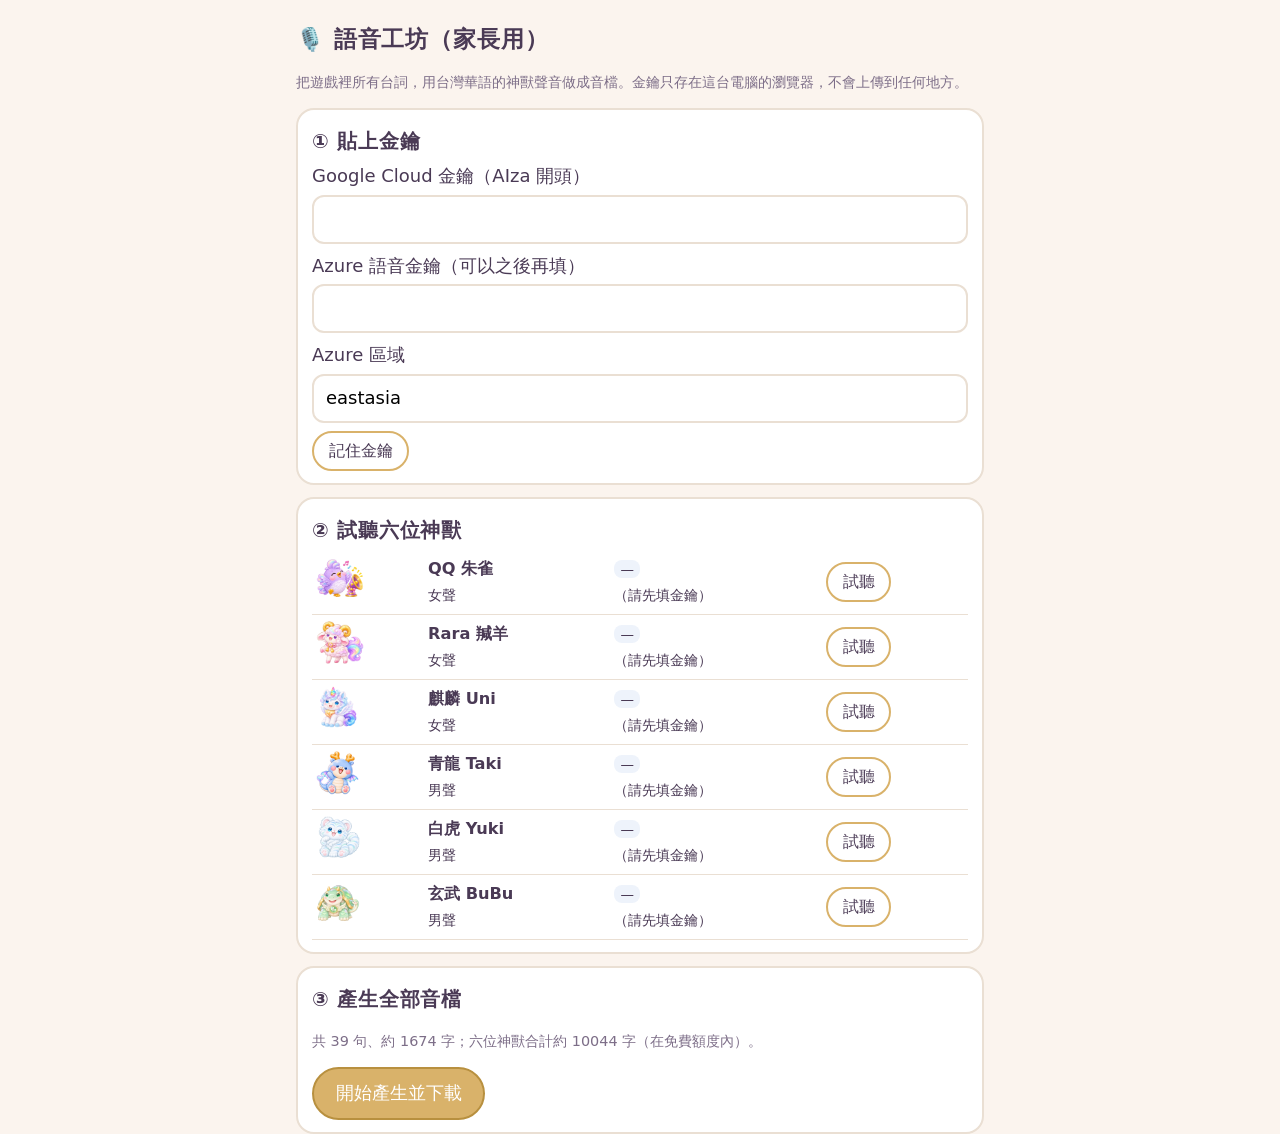
==== tts-studio.html @ 096930b4 "語音工坊：台灣華語神獸聲音；建立孩子檔案時可選嚮導神獸 Co-Authored-By: Claude Opus 5.5 <noreply@anthropic.com> Claude-Session: " ====
<!DOCTYPE html>
<html lang="zh-Hant-TW">
<head>
<meta charset="utf-8">
<meta name="viewport" content="width=device-width, initial-scale=1">
<meta name="robots" content="noindex">
<title>語音工坊（家長用）</title>
<link rel="stylesheet" href="css/style.css">
<style>
  body{padding:16px;max-width:720px;margin:0 auto}
  .card{background:var(--card);border:2px solid var(--line);border-radius:18px;padding:12px 14px;margin:12px 0}
  .card input{font:inherit;width:100%;padding:8px 12px;border-radius:12px;border:2px solid var(--line);margin:4px 0 8px}
  table{width:100%;border-collapse:collapse;font-size:.9rem}
  td{border-bottom:1px solid var(--line);padding:6px 4px;vertical-align:middle}
  td img{height:44px}
  .tag{font-size:.75rem;border-radius:8px;padding:1px 6px;background:#EEF3FB}
  .tag.az{background:#FFF0E0}
  progress{width:100%;height:16px}
  #log{font-size:.8rem;color:var(--ink2);max-height:160px;overflow:auto;white-space:pre-wrap}
</style>
</head>
<body>
<h2>🎙️ 語音工坊（家長用）</h2>
<p class="fine">把遊戲裡所有台詞，用台灣華語的神獸聲音做成音檔。金鑰只存在這台電腦的瀏覽器，不會上傳到任何地方。</p>

<div class="card">
  <h3>① 貼上金鑰</h3>
  <label>Google Cloud 金鑰（AIza 開頭）<input id="gkey" type="password" autocomplete="off"></label>
  <label>Azure 語音金鑰（可以之後再填）<input id="akey" type="password" autocomplete="off"></label>
  <label>Azure 區域<input id="areg" placeholder="eastasia"></label>
  <button class="btn small" id="savekeys">記住金鑰</button> <span class="fine" id="kmsg"></span>
</div>

<div class="card">
  <h3>② 試聽六位神獸</h3>
  <table id="guides"></table>
</div>

<div class="card">
  <h3>③ 產生全部音檔</h3>
  <p class="fine" id="est"></p>
  <button class="btn gold" id="go">開始產生並下載</button>
  <progress id="prog" value="0" max="1" hidden></progress>
  <div id="log"></div>
</div>

<script type="module">
import { GUIDES, hashText } from './js/voices.js';
import { allLines } from './js/lines.js';

const $ = id => document.getElementById(id);
const LS = k => localStorage.getItem('tts-' + k) || '';
$('gkey').value = LS('gkey'); $('akey').value = LS('akey'); $('areg').value = LS('areg') || 'eastasia';
$('savekeys').onclick = () => {
  ['gkey', 'akey', 'areg'].forEach(k => localStorage.setItem('tts-' + k, $(k).value.trim()));
  $('kmsg').textContent = '已記住（只存在這台電腦）'; renderGuides();
};
const keys = () => ({ g: $('gkey').value.trim(), a: $('akey').value.trim(), r: $('areg').value.trim() || 'eastasia' });
const provider = g => (keys().a && g.azure) ? 'azure' : (keys().g && g.google) ? 'google' : null;

function b64ToBytes(b64) { const s = atob(b64), u = new Uint8Array(s.length); for (let i = 0; i < s.length; i++) u[i] = s.charCodeAt(i); return u; }
async function synth(text, g) {
  const p = provider(g), k = keys();
  if (p === 'google') {
    const r = await fetch('https://texttospeech.googleapis.com/v1/text:synthesize?key=' + encodeURIComponent(k.g), {
      method: 'POST', headers: { 'Content-Type': 'application/json' },
      body: JSON.stringify({ input: { text }, voice: { languageCode: 'cmn-TW', name: g.google.name },
        audioConfig: { audioEncoding: 'MP3', pitch: g.google.pitch, speakingRate: g.google.rate } }),
    });
    const j = await r.json();
    if (!r.ok) throw new Error(j.error?.message || r.status);
    return b64ToBytes(j.audioContent);
  }
  if (p === 'azure') {
    const esc = s => s.replace(/[<>&]/g, c => ({ '<': '&lt;', '>': '&gt;', '&': '&amp;' }[c]));
    const ssml = `<speak version="1.0" xml:lang="zh-TW"><voice name="${g.azure.name}"><prosody pitch="${g.azure.pitch}" rate="${g.azure.rate}">${esc(text)}</prosody></voice></speak>`;
    const r = await fetch(`https://${k.r}.tts.speech.microsoft.com/cognitiveservices/v1`, {
      method: 'POST', body: ssml,
      headers: { 'Ocp-Apim-Subscription-Key': k.a, 'Content-Type': 'application/ssml+xml', 'X-Microsoft-OutputFormat': 'audio-24khz-48kbitrate-mono-mp3' },
    });
    if (!r.ok) throw new Error('Azure ' + r.status + ' ' + (await r.text()).slice(0, 120));
    return new Uint8Array(await r.arrayBuffer());
  }
  throw new Error('還沒有可以用的金鑰');
}

function renderGuides() {
  $('guides').innerHTML = GUIDES.map((g, i) => {
    const p = provider(g);
    const v = p === 'azure' ? g.azure.name : p === 'google' ? g.google.name : '（請先填金鑰）';
    return `<tr><td><img src="assets/img/${g.img}.webp" alt=""></td><td><b>${g.name}</b><br><small>${g.gender}</small></td>
      <td><span class="tag ${p === 'azure' ? 'az' : ''}">${p || '—'}</span><br><small>${v}</small></td>
      <td><button class="btn small" data-i="${i}">試聽</button></td></tr>`;
  }).join('');
  document.querySelectorAll('[data-i]').forEach(b => b.onclick = async () => {
    b.disabled = true; b.textContent = '產生中…';
    try { const bytes = await synth(GUIDES[b.dataset.i].sample, GUIDES[b.dataset.i]); new Audio(URL.createObjectURL(new Blob([bytes], { type: 'audio/mpeg' }))).play(); }
    catch (e) { alert('失敗：' + e.message); }
    b.disabled = false; b.textContent = '試聽';
  });
  const lines = allLines(), chars = lines.reduce((s, t) => s + t.length, 0);
  $('est').textContent = `共 ${lines.length} 句、約 ${chars} 字；六位神獸合計約 ${chars * GUIDES.length} 字（在免費額度內）。`;
}
renderGuides();

// 簡單的 ZIP（不壓縮）
const CRC = (() => { const t = new Uint32Array(256); for (let n = 0; n < 256; n++) { let c = n; for (let k = 0; k < 8; k++) c = c & 1 ? 0xEDB88320 ^ (c >>> 1) : c >>> 1; t[n] = c >>> 0; } return t; })();
const crc32 = u => { let c = 0xFFFFFFFF; for (let i = 0; i < u.length; i++) c = CRC[(c ^ u[i]) & 255] ^ (c >>> 8); return (c ^ 0xFFFFFFFF) >>> 0; };
function zip(files) {
  const enc = new TextEncoder(), parts = [], central = []; let off = 0;
  for (const [name, data] of files) {
    const nb = enc.encode(name), crc = crc32(data);
    const h = new DataView(new ArrayBuffer(30));
    h.setUint32(0, 0x04034b50, true); h.setUint16(4, 20, true); h.setUint16(6, 0x0800, true);
    h.setUint32(14, crc, true); h.setUint32(18, data.length, true); h.setUint32(22, data.length, true); h.setUint16(26, nb.length, true);
    parts.push(new Uint8Array(h.buffer), nb, data);
    const c = new DataView(new ArrayBuffer(46));
    c.setUint32(0, 0x02014b50, true); c.setUint16(4, 20, true); c.setUint16(6, 20, true); c.setUint16(8, 0x0800, true);
    c.setUint32(16, crc, true); c.setUint32(20, data.length, true); c.setUint32(24, data.length, true); c.setUint16(28, nb.length, true); c.setUint32(42, off, true);
    central.push(new Uint8Array(c.buffer), nb);
    off += 30 + nb.length + data.length;
  }
  const size = central.reduce((s, x) => s + x.length, 0);
  const e = new DataView(new ArrayBuffer(22));
  e.setUint32(0, 0x06054b50, true); e.setUint16(8, files.length, true); e.setUint16(10, files.length, true); e.setUint32(12, size, true); e.setUint32(16, off, true);
  return new Blob([...parts, ...central, new Uint8Array(e.buffer)], { type: 'application/zip' });
}

$('go').onclick = async () => {
  const lines = allLines(), ready = GUIDES.filter(provider);
  if (!ready.length) return alert('請先填 Google 金鑰');
  const total = lines.length * ready.length, files = [], index = {};
  $('prog').hidden = false; $('prog').max = total; $('prog').value = 0; $('log').textContent = '';
  $('go').disabled = true;
  for (const g of ready) {
    index[g.id] = [];
    for (const t of lines) {
      const h = hashText(t);
      try { files.push([`audio/${g.id}/${h}.mp3`, await synth(t, g)]); index[g.id].push(h); }
      catch (e) { $('log').textContent += `✗ ${g.name}：${t.slice(0, 12)}…（${e.message}）\n`; }
      $('prog').value++;
    }
    $('log').textContent += `✓ ${g.name} 完成（${index[g.id].length} 句）\n`;
  }
  files.push(['audio/index.json', new TextEncoder().encode(JSON.stringify(index))]);
  const a = document.createElement('a'); a.href = URL.createObjectURL(zip(files)); a.download = 'taki-audio.zip'; a.click();
  $('log').textContent += '\n🎉 已下載 taki-audio.zip，請把這個檔案拖進和 Claude 的對話裡。';
  $('go').disabled = false;
};
</script>
</body>
</html>
---- css/style.css ----
:root{
  --cream:#FBF4EE; --paper:#FFFDF8; --ink:#4A3A55; --ink2:#7D6E88; --gold:#D9B26A; --gold-d:#B8903F;
  --pink:#F6C9DA; --sky:#CFE3F7; --mint:#D5EEDB; --lilac:#E9DDF7; --red:#D9564C; --green:#3E9A62;
  --bg:var(--cream); --card:#FFFFFF; --line:#EADFD3;
  --kai:"BiauKai","TW-Kai","Kaiti TC","STKaiti","DFKai-SB","標楷體",serif;
  --round:"jf-openhuninn","PingFang TC","Noto Sans TC","Microsoft JhengHei",system-ui,sans-serif;
  --safe-t:env(safe-area-inset-top,0px); --safe-b:env(safe-area-inset-bottom,0px);
}
body.night{ --bg:#1D2B4F; --card:#2A3A63; --paper:#2A3A63; --ink:#F3ECFA; --ink2:#C9BFDB; --line:#3E4F7C; }
*{box-sizing:border-box;-webkit-tap-highlight-color:transparent}
html,body{margin:0;height:100%;background:var(--bg);color:var(--ink);font-family:var(--round);font-size:18px;line-height:1.6;overscroll-behavior:none}
button{font:inherit;color:inherit;cursor:pointer;touch-action:manipulation}
img{max-width:100%}
#app{height:100%;}
#app.scroll{overflow-y:auto;-webkit-overflow-scrolling:touch;padding:calc(var(--safe-t) + 8px) 16px calc(var(--safe-b) + 24px)}
#app.full{display:flex;flex-direction:column;overflow:hidden}
#app.paper-bg{background:#F3E9D6} body.night #app.paper-bg{background:#22305a}
.kai{font-family:var(--kai)}
h1,h2,h3{font-weight:700;margin:.2em 0;letter-spacing:.04em}
h2{font-size:1.25rem} h3{font-size:1.1rem}
.sub{color:var(--ink2);margin:.2em 0 1em}
.fine{color:var(--ink2);font-size:.8rem}
.err{color:var(--red);min-height:1.2em;margin:.3em 0;font-size:.95rem}
.warn{color:var(--red)}
.ok{color:var(--green)}
.center{height:100%;display:flex;flex-direction:column;align-items:center;justify-content:center;gap:8px}
.page,.trial{max-width:680px;margin:0 auto}
.row{display:flex;gap:10px;flex-wrap:wrap;justify-content:center;margin:12px 0}

.btn{border:2px solid var(--gold);background:var(--card);border-radius:999px;padding:.55em 1.2em;min-height:48px;transition:transform .1s}
.btn:active{transform:scale(.96)}
.btn.gold{background:var(--gold);color:#fff;border-color:var(--gold-d)}
.btn.ghost{border-color:var(--line);background:transparent}
.btn.small{min-height:40px;padding:.3em .9em;font-size:.9rem}
.btn.big{display:block;width:100%;max-width:420px;margin:14px auto;font-size:1.15rem;min-height:56px}
.btn:disabled{opacity:.5}

.bar{display:flex;align-items:center;justify-content:space-between;gap:8px;margin-bottom:10px}
.bar h2{flex:1;text-align:center}
.bar>span{min-width:60px;text-align:right;color:var(--ink2);font-size:.9rem}

/* 登入 */
.login{max-width:440px;margin:0 auto;text-align:center;padding-top:4vh}
.login .hero{width:58%;max-width:240px}
.login h1{font-size:2rem;line-height:1.3;color:var(--ink)}
.login h1{background:linear-gradient(90deg,#B98AD9,#D9B26A);-webkit-background-clip:text;background-clip:text;color:transparent}

/* 孩子 */
.kids{display:grid;grid-template-columns:repeat(auto-fill,minmax(140px,1fr));gap:12px}
.kid{background:var(--card);border:2px solid var(--line);border-radius:22px;padding:12px;display:flex;flex-direction:column;align-items:center}
.kid img{height:120px;object-fit:contain}
.kid small{color:var(--ink2)}
.kid.add{border-style:dashed;justify-content:center;min-height:180px}
.kid.add span{font-size:2.4rem;color:var(--gold)}

.form label{display:block;margin:14px 0 4px;font-weight:700}
.form em{font-style:normal;font-size:.75rem;color:#fff;background:var(--gold);border-radius:8px;padding:0 6px;margin-left:6px}
.form .opt{font-size:.75rem;color:var(--ink2);font-weight:400;margin-left:6px}
.form input{display:block;width:100%;margin-top:6px;font:inherit;padding:10px 14px;border-radius:16px;border:2px solid var(--line);background:var(--card);color:var(--ink);min-height:50px}
.seg{display:flex;flex-wrap:wrap;gap:8px;margin-top:6px;font-weight:400}
.seg button{flex:1;min-width:52px;min-height:48px;border-radius:16px;border:2px solid var(--line);background:var(--card);display:flex;flex-direction:column;align-items:center;justify-content:center;line-height:1.2}
.seg button small{font-size:.65rem;color:var(--ink2)}
.seg button.sel{border-color:var(--gold);background:#FFF3DC;color:#7A5A1E}

.avatars{display:grid;grid-template-columns:repeat(auto-fill,minmax(130px,1fr));gap:12px}
.av{background:var(--card);border:3px solid var(--line);border-radius:22px;padding:8px;height:170px}
.av img{height:100%;object-fit:contain}
.av.sel{border-color:var(--gold);background:#FFF3DC;transform:scale(1.03)}

/* 播放鈕（QQ） */
.play{display:inline-flex;align-items:center;gap:4px;border:2px solid var(--gold);background:var(--card);border-radius:999px;padding:2px 12px 2px 4px;min-height:48px}
.play img{width:42px;height:42px;object-fit:contain}
.play span{font-size:.9rem;color:var(--gold-d);font-weight:700}
.play.on{background:#FFF3DC;animation:pulse 1s infinite}
@keyframes pulse{50%{box-shadow:0 0 0 6px rgba(217,178,106,.25)}}

/* 故事 */
.story{max-width:640px;margin:0 auto}
.story-top{display:flex;justify-content:space-between;align-items:center}
.dots i{display:inline-block;width:10px;height:10px;border-radius:50%;background:#D8C7A8;margin-right:6px}
.dots i.on{background:var(--gold);width:24px;border-radius:6px}
.story-art{display:flex;justify-content:center;align-items:flex-end;gap:4px;min-height:150px;margin:8px 0}
.story-art img{max-height:170px;max-width:30%;object-fit:contain}
.eggs{display:flex;justify-content:center;gap:10px}
.eggs img{height:70px}
.sleepy{filter:grayscale(.7) brightness(.85);animation:breathe 3s infinite}
@keyframes breathe{50%{transform:scale(1.05)}}
.scroll-paper{background:var(--paper);border:2px solid #E0C99A;border-radius:18px;padding:16px 18px;position:relative;box-shadow:0 0 0 6px #F7EEDC inset}
body.night .scroll-paper{box-shadow:none}
.scroll-paper p{margin:.45em 0}
.scroll-paper .ask{font-weight:700;color:var(--gold-d)}
.choices{display:flex;flex-wrap:wrap;gap:10px;justify-content:center;margin-top:12px}
.choice{background:#FFF3DC;border-color:var(--gold)}
body.night .choice{background:#3a4a77}

/* 地圖 */
.hud{display:flex;align-items:center;gap:8px;padding:calc(var(--safe-t) + 6px) 10px 6px;background:var(--bg);z-index:2}
.me{display:flex;align-items:center;gap:6px;border:2px solid var(--gold);background:var(--card);border-radius:999px;padding:2px 12px 2px 2px;min-height:48px}
.me img{width:42px;height:42px;border-radius:50%;object-fit:cover;object-position:top;background:#FFF3DC}
.wallet{flex:1;display:flex;gap:8px;justify-content:center;font-weight:700}
.wallet span{display:flex;align-items:center;gap:2px;background:var(--card);border-radius:999px;padding:2px 10px 2px 2px;border:1px solid var(--line)}
.wallet img{width:30px;height:30px;object-fit:contain}
.map{flex:1;position:relative;overflow:hidden;touch-action:none}
.map canvas{display:block}
.map-labels{position:absolute;inset:0;pointer-events:none}
.map-label{position:absolute;left:0;top:0;pointer-events:auto;background:rgba(255,253,248,.92);border:2px solid var(--gold);border-radius:14px;padding:2px 10px;display:flex;flex-direction:column;align-items:center;line-height:1.25;white-space:nowrap}
.map-label b{font-size:.9rem;color:#4A3A55}
.map-label small{font-size:.65rem;color:#8a7a95}
.map-tip{position:absolute;bottom:calc(var(--safe-b) + 12px);left:50%;transform:translateX(-50%);background:rgba(255,253,248,.92);color:#4A3A55;border-radius:999px;padding:6px 16px;font-size:.9rem;pointer-events:none;white-space:nowrap}

/* 視窗 */
.modal-back{position:fixed;inset:0;background:rgba(40,30,50,.45);display:flex;align-items:flex-end;justify-content:center;z-index:50;animation:fade .2s}
.modal{background:var(--bg);width:100%;max-width:560px;max-height:88vh;overflow-y:auto;border-radius:26px 26px 0 0;padding:18px 18px calc(var(--safe-b) + 18px);text-align:center;animation:up .25s}
@media (min-width:700px){.modal-back{align-items:center}.modal{border-radius:26px}}
@keyframes up{from{transform:translateY(40px);opacity:0}}
@keyframes fade{from{opacity:0}}
.menu,.chest,.rides,.pets,.bag{display:grid;gap:10px;margin:12px 0}
.menu{grid-template-columns:1fr 1fr}
.tile,.prize,.ride,.pet{background:var(--card);border:2px solid var(--line);border-radius:20px;padding:10px;display:flex;flex-direction:column;align-items:center;gap:2px}
.tile img,.prize img,.pet img{height:72px;object-fit:contain}
.tile small,.prize small,.ride small,.pet small{color:var(--ink2);font-size:.75rem}
.chest{grid-template-columns:repeat(3,1fr)}
.prize.chosen{border-color:var(--gold);background:#FFF3DC;transform:scale(1.06);transition:.3s}
.rides{grid-template-columns:repeat(auto-fill,minmax(130px,1fr))}
.ride .ic{font-size:2rem}
.ride:disabled{opacity:.45}
.pets{grid-template-columns:repeat(3,1fr)}
.pet.locked img{filter:grayscale(.8)}
.pet.sel{border-color:var(--gold);background:#FFF3DC}
.bag{grid-template-columns:repeat(5,1fr)}
.bag div{display:flex;flex-direction:column;align-items:center}
.bag img{height:44px}
.bag small{font-size:.65rem;color:var(--ink2)}
.monsters{display:flex;flex-wrap:wrap;gap:8px;justify-content:center}
.mon{background:var(--card);border:2px solid var(--line);border-radius:16px;padding:6px 12px;display:flex;flex-direction:column;align-items:center}
.mon b{font-family:var(--kai);font-size:2rem}
.modal input{font:inherit;padding:10px;border-radius:14px;border:2px solid var(--line);width:140px;text-align:center}

.toast{position:fixed;left:50%;bottom:calc(var(--safe-b) + 70px);transform:translateX(-50%);background:var(--paper);color:var(--ink);border:2px solid var(--gold);border-radius:22px;padding:8px 16px 8px 8px;display:flex;gap:10px;align-items:center;z-index:80;animation:drop .35s;max-width:92vw;box-shadow:0 8px 24px rgba(0,0,0,.12)}
.toast img{width:60px;height:60px;object-fit:contain}
.toast div{display:flex;flex-direction:column;line-height:1.3}
.toast b{font-family:var(--kai);font-size:1.4rem}
.toast small{color:var(--gold-d);font-size:.75rem}
.toast span{font-size:.85rem;color:var(--ink2)}
.toast .big-ic{font-size:2.2rem;padding-left:6px;color:inherit}
@keyframes drop{from{transform:translate(-50%,30px);opacity:0}}

/* 試煉 */
.qq-talk{display:flex;align-items:center;gap:10px;background:var(--paper);border:2px solid var(--line);border-radius:20px;padding:10px;flex-wrap:wrap}
.qq-talk img{width:90px}
.qq-talk p{flex:1;min-width:180px;margin:0}
.char-head{display:flex;align-items:center;gap:12px}
.char-head .kai{font-size:2.6rem;line-height:1}
.tip{color:var(--gold-d);font-weight:700}
.runner{position:relative;height:56px;margin:6px 0;display:flex;align-items:flex-end;justify-content:space-between;padding:0 4px}
.runner i{width:22px;height:10px;border-radius:6px;background:var(--mint);border:1px solid #b9dcc3}
.runner i.goal{background:var(--gold)}
.runner img{position:absolute;bottom:8px;left:0;width:44px;transition:left .35s}
.runner img.jump{animation:jump .35s}
@keyframes jump{40%{transform:translateY(-22px)}}
.writer{width:min(88vw,520px,52vh);aspect-ratio:1;margin:6px auto;background:#FFFDF8;border-radius:18px;border:2px solid var(--line);touch-action:none}
.writer-svg{width:100%;height:100%;display:block;touch-action:none}
.grid-box{fill:none;stroke:#D9564C;stroke-width:14}
.grid-dash{stroke:#D9564C;stroke-width:8;stroke-dasharray:40 30;opacity:.7}
.ghost path{fill:#EFE4EA}
.done .filled{fill:#4A3A55}
.demo-brush{fill:none;stroke:#4A3A55;stroke-linecap:round;stroke-linejoin:round}
.hint-brush{fill:none;stroke:#D9564C;stroke-linecap:round;stroke-linejoin:round}
.num circle{fill:#D9564C}
.num text{fill:#fff;font-size:90px;text-anchor:middle;font-family:sans-serif;font-weight:700}
.ink{fill:none;stroke:#7AA7E0;stroke-width:70;stroke-linecap:round;stroke-linejoin:round;opacity:.75}
.shake{animation:shake .4s}
@keyframes shake{20%,60%{transform:translateX(-10px)}40%,80%{transform:translateX(10px)}}
.quiz{text-align:center}
.quiz .q{font-size:1.3rem;font-weight:700}
.opts{display:grid;grid-template-columns:1fr 1fr;gap:12px;margin:16px 0}
.opt{min-height:80px;font-size:1.8rem;border:3px solid var(--line);background:var(--card);border-radius:20px}
.opt.right{border-color:var(--green);background:#E3F5E8;color:#1f6b3d}
.opt.wrong{border-color:var(--red);opacity:.55}
.qq-pop{display:flex;gap:10px;align-items:center;justify-content:center;text-align:left}
.qq-pop img{width:80px}
.qq-pop div{display:flex;flex-direction:column}
.qq-pop b{font-family:var(--kai);font-size:1.3rem}
.qq-pop small{color:var(--gold-d)}
.hatch{text-align:center}
.cable{font-size:1.1rem;font-weight:700}
.egg-btn{background:none;border:none;margin:10px auto;display:block}
.egg-btn img{height:min(36vh,260px)}
.wobble{animation:wobble .4s}
@keyframes wobble{25%{transform:rotate(-10deg)}75%{transform:rotate(10deg)}}
.taps{font-weight:700;color:var(--gold-d)}
.stats{display:grid;grid-template-columns:repeat(2,1fr);gap:10px}
.stats div{background:var(--card);border-radius:16px;padding:10px 14px;border:1px solid var(--line)}
.stats small{display:block;color:var(--ink2)}
.stats b{font-size:1.4rem}
.chip{display:inline-block;font-size:1.5rem;background:var(--card);border:1px solid var(--line);border-radius:10px;padding:0 8px;margin-right:6px}

.bob{animation:bob 2.4s ease-in-out infinite}
@keyframes bob{50%{transform:translateY(-8px)}}
.pop{animation:popin .5s backwards}
@keyframes popin{from{transform:scale(.3);opacity:0}70%{transform:scale(1.08)}}
@media (prefers-reduced-motion:reduce){*{animation:none!important;transition:none!important}}

.guides{display:grid;grid-template-columns:repeat(3,1fr);gap:8px;margin-top:6px;font-weight:400}
.guide{background:var(--card);border:2px solid var(--line);border-radius:18px;padding:6px;display:flex;flex-direction:column;align-items:center;gap:2px;cursor:pointer}
.guide img{height:64px;object-fit:contain}
.guide b{font-size:.85rem} .guide small{font-size:.7rem;color:var(--ink2)}
.guide .btn{min-height:34px;padding:0 10px;font-size:.8rem}
.guide.sel{border-color:var(--gold);background:#FFF3DC}
body.night .guide.sel{background:#3a4a77}
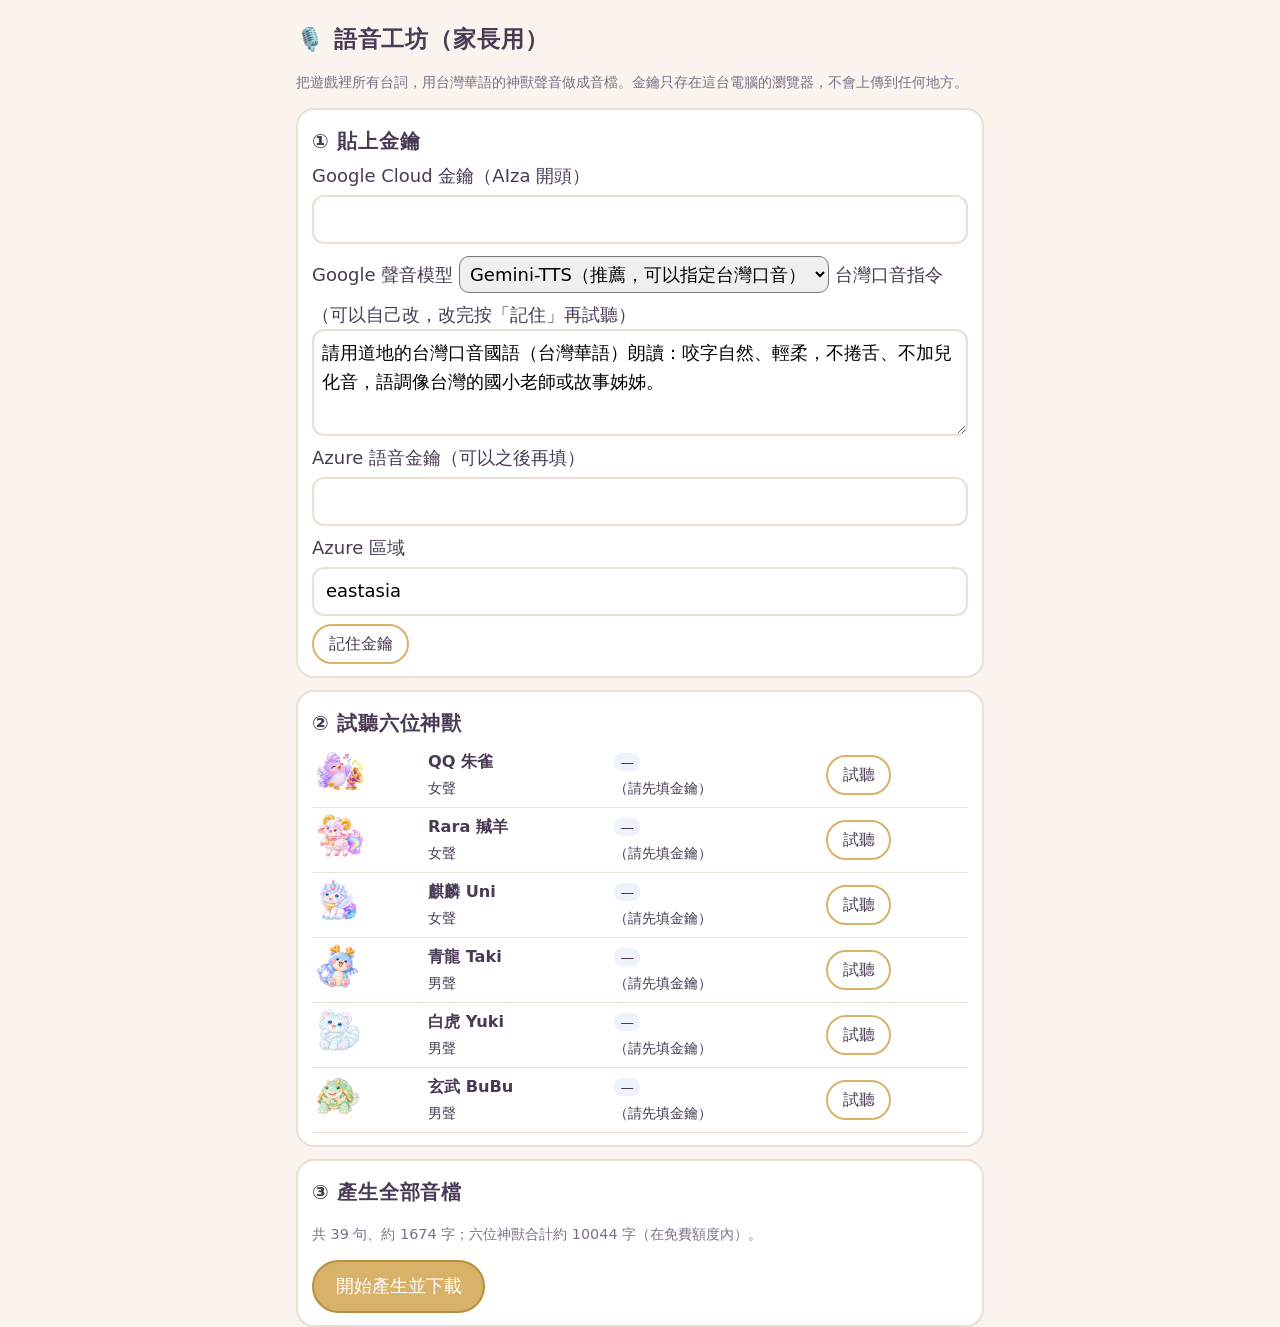
==== commit 01a77812: "語音工坊：加入 Gemini-TTS，可用文字指令要求台灣口音 Co-Authored-By: Claude Opus 5.5 <noreply@anthropic.com> Claude-Sessi" ====
--- a/tts-studio.html
+++ b/tts-studio.html
@@ -26,6 +26,11 @@
 <div class="card">
   <h3>① 貼上金鑰</h3>
   <label>Google Cloud 金鑰（AIza 開頭）<input id="gkey" type="password" autocomplete="off"></label>
+  <label>Google 聲音模型
+    <select id="gmode" style="font:inherit;padding:6px;border-radius:10px;margin:4px 0 8px">
+      <option value="gemini">Gemini-TTS（推薦，可以指定台灣口音）</option>
+      <option value="wavenet">WaveNet（舊版）</option></select></label>
+  <label>台灣口音指令（可以自己改，改完按「記住」再試聽）<textarea id="accent" rows="3" style="width:100%;font:inherit;border-radius:12px;border:2px solid var(--line);padding:8px"></textarea></label>
   <label>Azure 語音金鑰（可以之後再填）<input id="akey" type="password" autocomplete="off"></label>
   <label>Azure 區域<input id="areg" placeholder="eastasia"></label>
   <button class="btn small" id="savekeys">記住金鑰</button> <span class="fine" id="kmsg"></span>
@@ -45,22 +50,34 @@
 </div>
 
 <script type="module">
-import { GUIDES, hashText } from './js/voices.js';
+import { GUIDES, hashText, TW_ACCENT } from './js/voices.js';
 import { allLines } from './js/lines.js';
 
 const $ = id => document.getElementById(id);
 const LS = k => localStorage.getItem('tts-' + k) || '';
-$('gkey').value = LS('gkey'); $('akey').value = LS('akey'); $('areg').value = LS('areg') || 'eastasia';
+$('gkey').value = LS('gkey'); $('gmode').value = LS('gmode') || 'gemini'; $('accent').value = LS('accent') || TW_ACCENT; $('akey').value = LS('akey'); $('areg').value = LS('areg') || 'eastasia';
 $('savekeys').onclick = () => {
-  ['gkey', 'akey', 'areg'].forEach(k => localStorage.setItem('tts-' + k, $(k).value.trim()));
+  ['gkey', 'akey', 'areg', 'gmode', 'accent'].forEach(k => localStorage.setItem('tts-' + k, $(k).value.trim()));
   $('kmsg').textContent = '已記住（只存在這台電腦）'; renderGuides();
 };
 const keys = () => ({ g: $('gkey').value.trim(), a: $('akey').value.trim(), r: $('areg').value.trim() || 'eastasia' });
-const provider = g => (keys().a && g.azure) ? 'azure' : (keys().g && g.google) ? 'google' : null;
+const provider = g => (keys().a && g.azure) ? 'azure' : keys().g ? ($('gmode').value === 'gemini' && g.gemini ? 'gemini' : 'google') : null;
+$('gmode').onchange = () => renderGuides();
 
 function b64ToBytes(b64) { const s = atob(b64), u = new Uint8Array(s.length); for (let i = 0; i < s.length; i++) u[i] = s.charCodeAt(i); return u; }
 async function synth(text, g) {
   const p = provider(g), k = keys();
+  if (p === 'gemini') {
+    const r = await fetch('https://texttospeech.googleapis.com/v1/text:synthesize?key=' + encodeURIComponent(k.g), {
+      method: 'POST', headers: { 'Content-Type': 'application/json' },
+      body: JSON.stringify({ input: { text, prompt: $('accent').value.trim() + g.gemini.style },
+        voice: { languageCode: 'cmn-TW', name: g.gemini.speaker, modelName: 'gemini-2.5-flash-tts' },
+        audioConfig: { audioEncoding: 'MP3' } }),
+    });
+    const j = await r.json();
+    if (!r.ok) throw new Error(j.error?.message || r.status);
+    return b64ToBytes(j.audioContent);
+  }
   if (p === 'google') {
     const r = await fetch('https://texttospeech.googleapis.com/v1/text:synthesize?key=' + encodeURIComponent(k.g), {
       method: 'POST', headers: { 'Content-Type': 'application/json' },
@@ -87,7 +104,7 @@
 function renderGuides() {
   $('guides').innerHTML = GUIDES.map((g, i) => {
     const p = provider(g);
-    const v = p === 'azure' ? g.azure.name : p === 'google' ? g.google.name : '（請先填金鑰）';
+    const v = p === 'azure' ? g.azure.name : p === 'gemini' ? 'Gemini・' + g.gemini.speaker : p === 'google' ? g.google.name : '（請先填金鑰）';
     return `<tr><td><img src="assets/img/${g.img}.webp" alt=""></td><td><b>${g.name}</b><br><small>${g.gender}</small></td>
       <td><span class="tag ${p === 'azure' ? 'az' : ''}">${p || '—'}</span><br><small>${v}</small></td>
       <td><button class="btn small" data-i="${i}">試聽</button></td></tr>`;
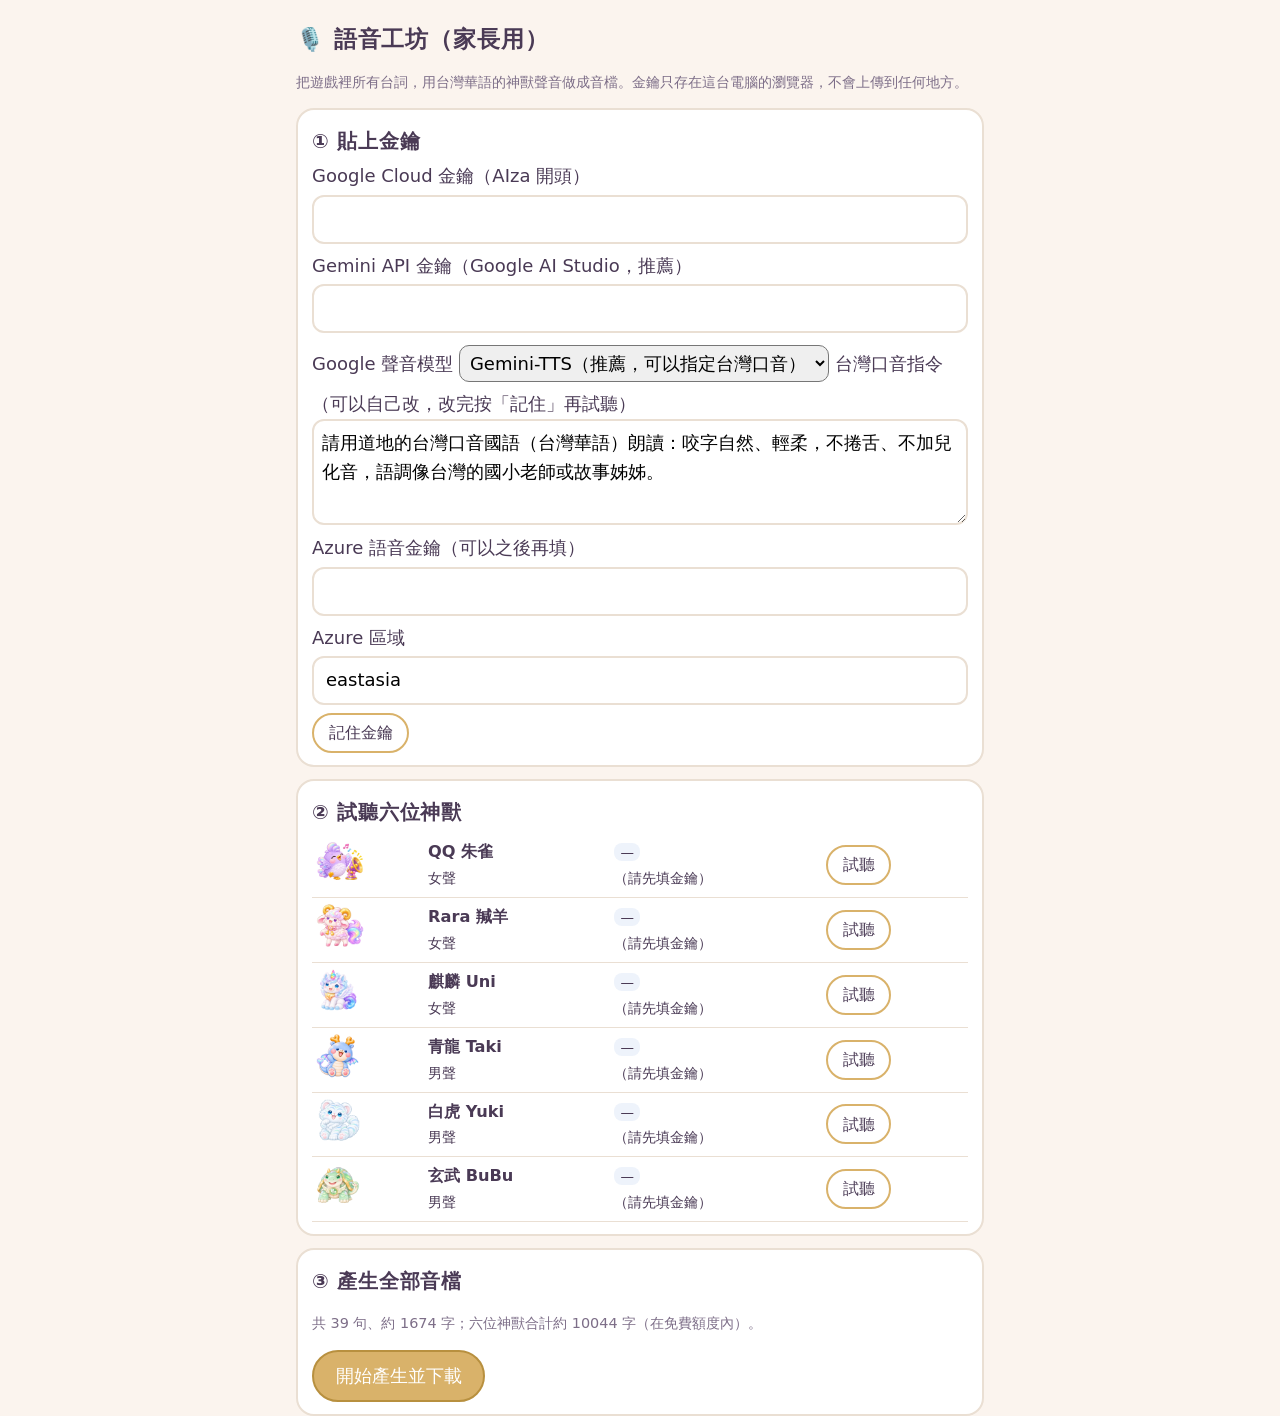
==== commit eb5b612b: "語音工坊：支援 Google AI Studio 的 Gemini API 金鑰 Co-Authored-By: Claude Opus 5.5 <noreply@anthropic.com> Cla" ====
--- a/tts-studio.html
+++ b/tts-studio.html
@@ -26,6 +26,7 @@
 <div class="card">
   <h3>① 貼上金鑰</h3>
   <label>Google Cloud 金鑰（AIza 開頭）<input id="gkey" type="password" autocomplete="off"></label>
+  <label>Gemini API 金鑰（Google AI Studio，推薦）<input id="skey" type="password" autocomplete="off"></label>
   <label>Google 聲音模型
     <select id="gmode" style="font:inherit;padding:6px;border-radius:10px;margin:4px 0 8px">
       <option value="gemini">Gemini-TTS（推薦，可以指定台灣口音）</option>
@@ -55,18 +56,36 @@
 
 const $ = id => document.getElementById(id);
 const LS = k => localStorage.getItem('tts-' + k) || '';
-$('gkey').value = LS('gkey'); $('gmode').value = LS('gmode') || 'gemini'; $('accent').value = LS('accent') || TW_ACCENT; $('akey').value = LS('akey'); $('areg').value = LS('areg') || 'eastasia';
+$('gkey').value = LS('gkey'); $('skey').value = LS('skey'); $('gmode').value = LS('gmode') || 'gemini'; $('accent').value = LS('accent') || TW_ACCENT; $('akey').value = LS('akey'); $('areg').value = LS('areg') || 'eastasia';
 $('savekeys').onclick = () => {
-  ['gkey', 'akey', 'areg', 'gmode', 'accent'].forEach(k => localStorage.setItem('tts-' + k, $(k).value.trim()));
+  ['gkey', 'skey', 'akey', 'areg', 'gmode', 'accent'].forEach(k => localStorage.setItem('tts-' + k, $(k).value.trim()));
   $('kmsg').textContent = '已記住（只存在這台電腦）'; renderGuides();
 };
-const keys = () => ({ g: $('gkey').value.trim(), a: $('akey').value.trim(), r: $('areg').value.trim() || 'eastasia' });
-const provider = g => (keys().a && g.azure) ? 'azure' : keys().g ? ($('gmode').value === 'gemini' && g.gemini ? 'gemini' : 'google') : null;
+const keys = () => ({ s: $('skey').value.trim(), g: $('gkey').value.trim(), a: $('akey').value.trim(), r: $('areg').value.trim() || 'eastasia' });
+const provider = g => (keys().s && g.gemini) ? 'studio' : (keys().a && g.azure) ? 'azure' : keys().g ? ($('gmode').value === 'gemini' && g.gemini ? 'gemini' : 'google') : null;
 $('gmode').onchange = () => renderGuides();
 
+function pcmToWav(pcm, rate = 24000) {
+  const b = new ArrayBuffer(44 + pcm.length), v = new DataView(b), w = (o, s) => [...s].forEach((c, i) => v.setUint8(o + i, c.charCodeAt(0)));
+  w(0, 'RIFF'); v.setUint32(4, 36 + pcm.length, true); w(8, 'WAVE'); w(12, 'fmt '); v.setUint32(16, 16, true); v.setUint16(20, 1, true); v.setUint16(22, 1, true);
+  v.setUint32(24, rate, true); v.setUint32(28, rate * 2, true); v.setUint16(32, 2, true); v.setUint16(34, 16, true); w(36, 'data'); v.setUint32(40, pcm.length, true);
+  new Uint8Array(b, 44).set(pcm); return new Uint8Array(b);
+}
 function b64ToBytes(b64) { const s = atob(b64), u = new Uint8Array(s.length); for (let i = 0; i < s.length; i++) u[i] = s.charCodeAt(i); return u; }
 async function synth(text, g) {
   const p = provider(g), k = keys();
+  if (p === 'studio') {
+    const body = JSON.stringify({ contents: [{ parts: [{ text: `${$('accent').value.trim()}${g.gemini.style}\n請朗讀下面這段話：\n${text}` }] }],
+      generationConfig: { responseModalities: ['AUDIO'], speechConfig: { voiceConfig: { prebuiltVoiceConfig: { voiceName: g.gemini.speaker } } } } });
+    for (let tries = 0; ; tries++) {
+      const r = await fetch('https://generativelanguage.googleapis.com/v1beta/models/gemini-2.5-flash-preview-tts:generateContent?key=' + encodeURIComponent(k.s),
+        { method: 'POST', headers: { 'Content-Type': 'application/json' }, body });
+      const j = await r.json();
+      if (r.status === 429 && tries < 6) { $('log').textContent += '…等待額度（20 秒）\n'; await new Promise(z => setTimeout(z, 20000)); continue; }
+      if (!r.ok) throw new Error(j.error?.message || r.status);
+      return pcmToWav(b64ToBytes(j.candidates[0].content.parts[0].inlineData.data));
+    }
+  }
   if (p === 'gemini') {
     const r = await fetch('https://texttospeech.googleapis.com/v1/text:synthesize?key=' + encodeURIComponent(k.g), {
       method: 'POST', headers: { 'Content-Type': 'application/json' },
@@ -104,14 +123,14 @@
 function renderGuides() {
   $('guides').innerHTML = GUIDES.map((g, i) => {
     const p = provider(g);
-    const v = p === 'azure' ? g.azure.name : p === 'gemini' ? 'Gemini・' + g.gemini.speaker : p === 'google' ? g.google.name : '（請先填金鑰）';
+    const v = p === 'studio' ? 'AI Studio・' + g.gemini.speaker : p === 'azure' ? g.azure.name : p === 'gemini' ? 'Gemini・' + g.gemini.speaker : p === 'google' ? g.google.name : '（請先填金鑰）';
     return `<tr><td><img src="assets/img/${g.img}.webp" alt=""></td><td><b>${g.name}</b><br><small>${g.gender}</small></td>
       <td><span class="tag ${p === 'azure' ? 'az' : ''}">${p || '—'}</span><br><small>${v}</small></td>
       <td><button class="btn small" data-i="${i}">試聽</button></td></tr>`;
   }).join('');
   document.querySelectorAll('[data-i]').forEach(b => b.onclick = async () => {
     b.disabled = true; b.textContent = '產生中…';
-    try { const bytes = await synth(GUIDES[b.dataset.i].sample, GUIDES[b.dataset.i]); new Audio(URL.createObjectURL(new Blob([bytes], { type: 'audio/mpeg' }))).play(); }
+    try { const bytes = await synth(GUIDES[b.dataset.i].sample, GUIDES[b.dataset.i]); new Audio(URL.createObjectURL(new Blob([bytes], { type: provider(GUIDES[b.dataset.i]) === 'studio' ? 'audio/wav' : 'audio/mpeg' }))).play(); }
     catch (e) { alert('失敗：' + e.message); }
     b.disabled = false; b.textContent = '試聽';
   });
@@ -145,7 +164,7 @@
 
 $('go').onclick = async () => {
   const lines = allLines(), ready = GUIDES.filter(provider);
-  if (!ready.length) return alert('請先填 Google 金鑰');
+  if (!ready.length) return alert('請先填金鑰');
   const total = lines.length * ready.length, files = [], index = {};
   $('prog').hidden = false; $('prog').max = total; $('prog').value = 0; $('log').textContent = '';
   $('go').disabled = true;
@@ -153,7 +172,7 @@
     index[g.id] = [];
     for (const t of lines) {
       const h = hashText(t);
-      try { files.push([`audio/${g.id}/${h}.mp3`, await synth(t, g)]); index[g.id].push(h); }
+      try { files.push([`audio/${g.id}/${h}.${provider(g) === 'studio' ? 'wav' : 'mp3'}`, await synth(t, g)]); index[g.id].push(h); }
       catch (e) { $('log').textContent += `✗ ${g.name}：${t.slice(0, 12)}…（${e.message}）\n`; }
       $('prog').value++;
     }
